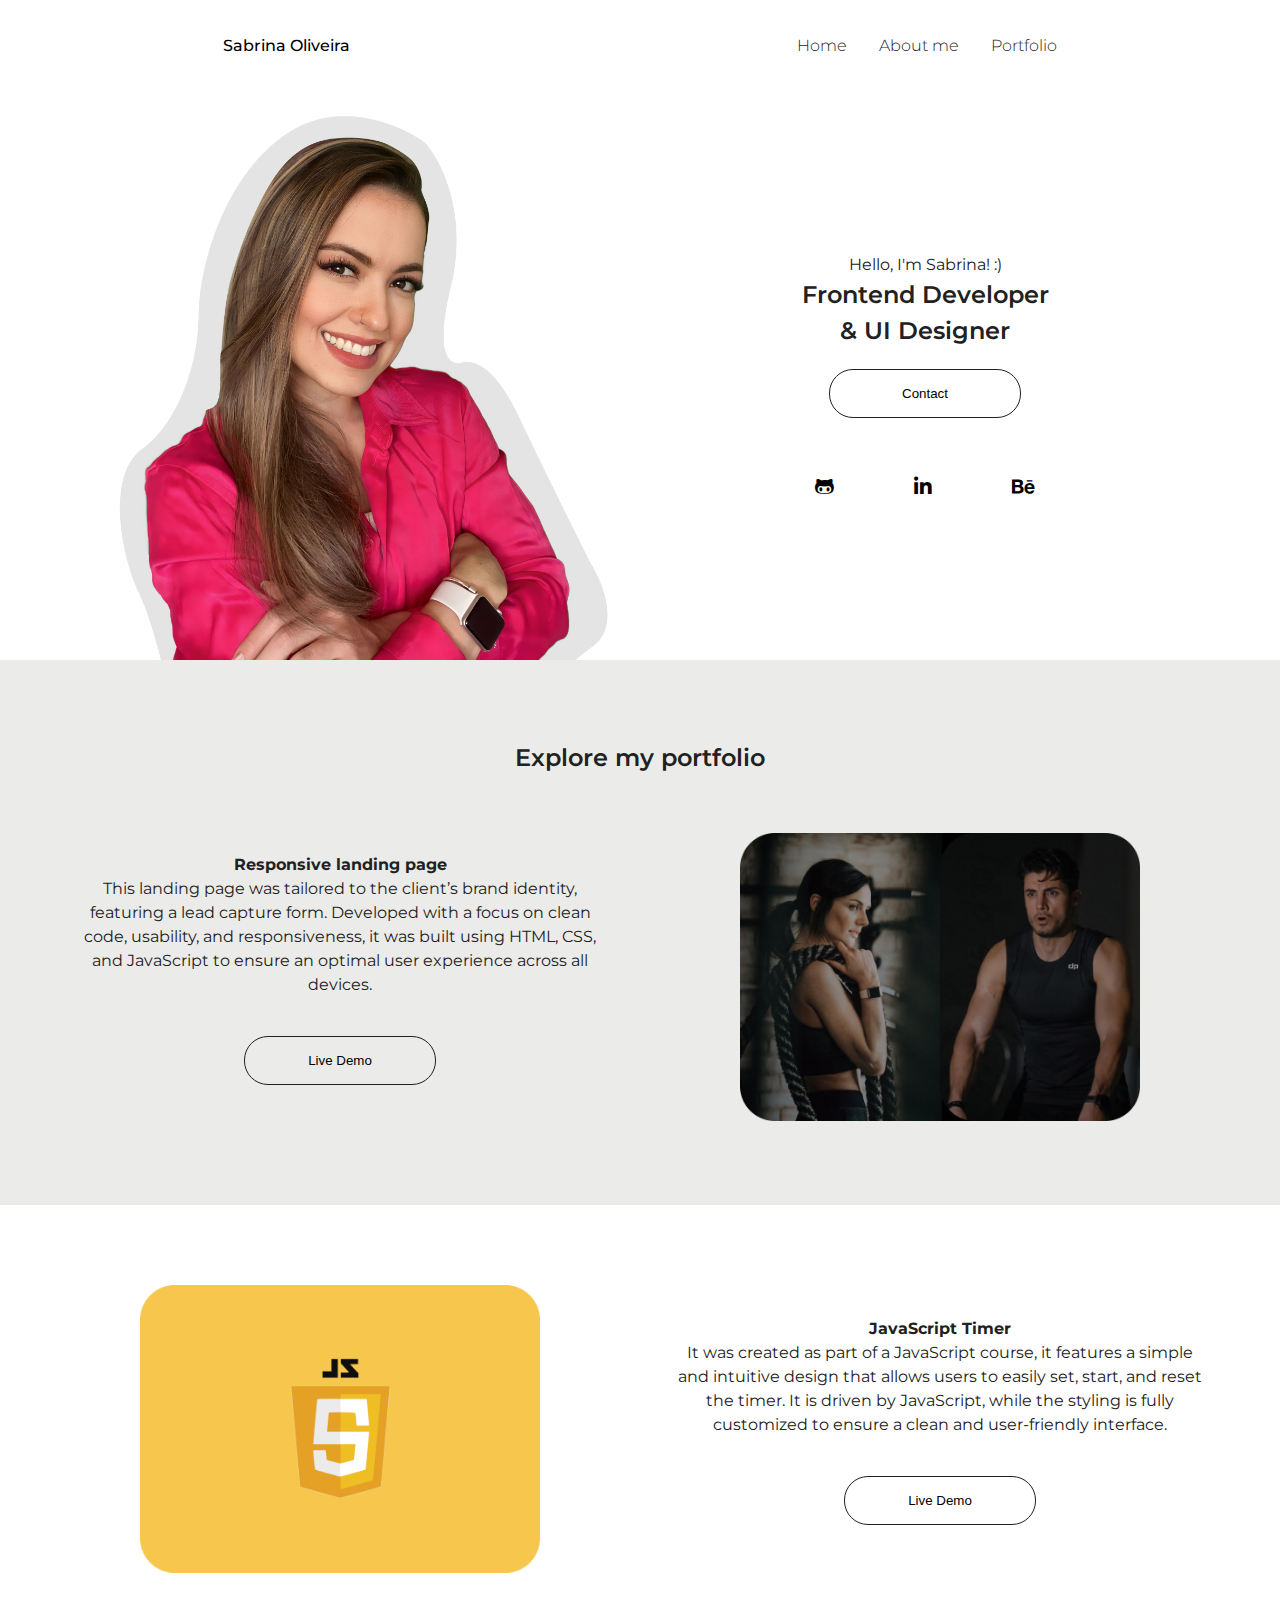
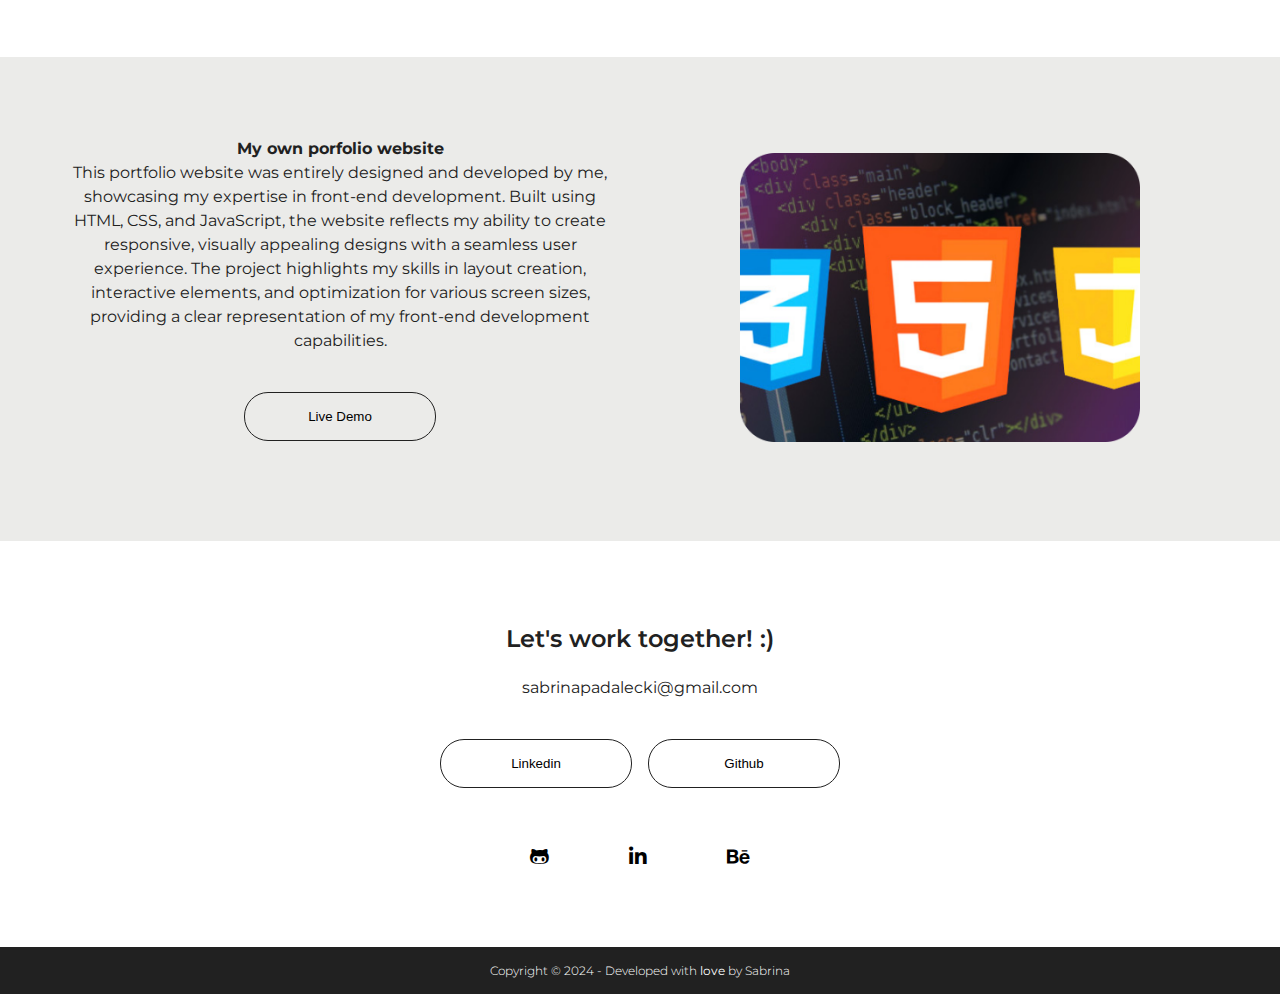
==== index.html @ 44f75a98 "Portfolio Version 1" ====
<!DOCTYPE html>
<html lang="en">
<head>
    <meta charset="UTF-8">
    <meta http-equiv="X-UA-Compatible" content="IE=edge">
    <meta name="viewport" content="width=device-width, initial-scale=1.0">
    <title>Sabrina Oliveira</title>

    <link rel="stylesheet" href="style.css">
    <link rel="stylesheet" href="mediaqueries.css">

    <!-- Google Fonts -->
    <link rel="preconnect" href="https://fonts.googleapis.com">
    <link rel="preconnect" href="https://fonts.gstatic.com" crossorigin>
    <link href="https://fonts.googleapis.com/css2?family=Montserrat:ital,wght@0,100..900;1,100..900&display=swap" rel="stylesheet">

    <!-- Font Awesome for icons -->
    <link href="https://cdnjs.cloudflare.com/ajax/libs/font-awesome/6.0.0-beta3/css/all.min.css" rel="stylesheet">
</head>



<body>
    <header>
    <nav id="desktop-nav">
        <div class="logo">Sabrina Oliveira</div>
        <div>
            <ul class="nav-links">
                <li><a href="index.html">Home</a></li>
                <li><a href="aboutme.html">About me</a></li>
                <li><a href="portfolio.html">Portfolio</a></li>
            </ul>
        </div>
    </nav>

    <nav id="hamburger-nav">
        <div class="logo">Sabrina Oliveira</div>
        <div class="hamburger-menu">
            <div class="hamburger-icon" onclick="toggleMenu()">
                <span></span>
                <span></span>
                <span></span>
            </div>
            <div class="menu-links">
                <li><a href="index.html" onclick="toggleMenu()">Home</a></li>
                <li><a href="aboutme.html" onclick="toggleMenu()">About me</a></li>
                <li><a href="portfolio.html" onclick="toggleMenu()">Portfolio</a></li>
            </div>
        </div>
    </nav>   
    </header>



    <section id="hero">
        <div class="hero-container-white">
            <div class="hero-content">
                
                <div class="hero-content-left">
                    <div class="hero-container-pic">
                        <img src="./assets/ProfilePic.jpg" alt="Sabrina Profile Picture">
                    </div>
                </div>

                <div class="hero-content-right">
                    <p>Hello, I'm Sabrina! :)</p>
                    <p class="subtitle">
                    Frontend Developer <br>
                    & UI Designer</p>
            
                    <div class="btn-container">
                    <button class="btn"onclick="location.href='#contact'">
                    Contact
                    </button>
                    </div>
                    <br>
                    <div class="social-container">
                    <i class="fa-brands fa-github-alt"></i>
                    <i class="fa-brands fa-linkedin-in"></i>
                    <i class="fa-brands fa-behance"></i>
                    </div>       
                </div>
                
            </div>
        </div>
    </section>

    <section id="portfolio">
        <div class="project-container-gray">

            <p class="subtitle">Explore my portfolio</p>
            <br>
            <br>
            <br>
            <div class="project-content">
                <div class="project-content-left">
                    <p><strong>Responsive landing page</strong><br>
                        This landing page was tailored to the client’s brand identity, featuring a lead capture form. Developed with a focus on clean code, usability, and responsiveness, it was built using HTML, CSS, and JavaScript to ensure an optimal user experience across all devices.

                    </p><br>
                    <div class="btn-container">
                        <button class="btn"onclick="window.open('https://landing-page-dp-psi.vercel.app/')">Live Demo</button>
                    </div>
                </div>

                <div class="project-content-right">
                    <div class="project-container-pic">
                        <img src="./assets/LandingPageDP.png" alt="Landing Page Deep Sthetics">
                    </div>        
                </div>
                </div>
            </div>
        </div>

        <div class="project-container-white">
            <div class="project-content">
                <div class="project-content-left">
                    <div class="project-container-pic">
                        <img src="./assets/JavaScriptTimer.png" alt="Landing Page Deep Sthetics">
                    </div>
                </div>

                <div class="project-content-right">
                    <p><strong>JavaScript Timer</strong><br>
                        It was created as part of a JavaScript course, it features a simple and intuitive design that allows users to easily set, start, and reset the timer. It is driven by JavaScript, while the styling is fully customized to ensure a clean and user-friendly interface.</p><br>
                        <div class="btn-container">
                            <button class="btn"onclick="window.open('https://timer-zeta-peach.vercel.app/')">Live Demo</button>
                        </div>      
                </div>
                </div>
            </div>
        </div>

        <div class="project-container-gray">
            <div class="project-content">
                <div class="project-content-left">
                    <p><strong>My own porfolio website</strong><br>
                        This portfolio website was entirely designed and developed by me, showcasing my expertise in front-end development. Built using HTML, CSS, and JavaScript, the website reflects my ability to create responsive, visually appealing designs with a seamless user experience. The project highlights my skills in layout creation, interactive elements, and optimization for various screen sizes, providing a clear representation of my front-end development capabilities.</p><br>
                    <div class="btn-container">
                        <button class="btn">Live Demo</button>
                    </div>
                </div>

                <div class="project-content-right">
                    <div class="project-container-pic">
                        <img src="./assets/MyOwnPortfolio.png" alt="Landing Page Deep Sthetics">
                    </div>        
                </div>
                </div>
            </div>
        </div>
    </section>

    <section id="contact">
        <div class="contact-container-white">
            <p class="subtitle">Let's work together! :)</p>
            <br>
            <p>sabrinapadalecki@gmail.com</p>
            <br>
            <div class="btn-container">
                <button class="btn" onclick="window.open('https://www.linkedin.com/in/sabrina-oliveira-a64b6391/')">
                    Linkedin
                </button>
                <button class="btn" onclick="window.open('https://github.com/imsabrinna')">
                    Github
                </button>
                </div>
                <br>
                <div class="social-container">
                <i class="fa-brands fa-github-alt" onclick="window.open('https://github.com/imsabrinna')"></i>
                <i class="fa-brands fa-linkedin-in" onclick="window.open('https://www.linkedin.com/in/sabrina-oliveira-a64b6391/')"></i>
                <i class="fa-brands fa-behance" onclick="window.open('https://www.behance.net/imsabrinna')"></i>
                </div>
        </div>
    </section>






    <footer>
        <div class="footer-container">
        <h6 class="footer-sign"> Copyright © 2024  -  Developed with <strong>love</strong> by Sabrina</h6>
        </div>
    </footer>

    <script src="script.js"></script>
</body>
</html>
---- style.css ----
* {
    margin: 0;
    padding: 0;
}

/* Global Styles */
:root {
    /* Colors */
    --primary-color: #212121;
    --secondary-color: #747474;
    --highlight-color: #83D89B;
    --background-color: #ffffff;
    --background-secondary-color: #EBEBE9;

    /* Fonts */
    --font-family: 'Poppins', sans-serif;
    --font-size-small: 12px;
    --font-size-base: 16px;
    --font-size-medium: 20px;
    --font-size-big: 36px;
    --font-size-title: 24px;
    --font-size-large: 3.5rem;


    /* Grid */
    --container-width: 1140px;
}


body {
    font-family:"Montserrat", sans-serif;
}

html {
    scroll-behavior: smooth;
}

p {
    color: var(--primary-color);
    font-size: var(--font-size-base);
    line-height: 24px;
}

/* Transition */

a, .btn {
    transition: all 300ms ease;
}

.subtitle {
    font-size: var(--font-size-title);
    font-weight: 600;
    line-height: 36px;
}





/* Header - Desktop Nav*/

nav, .nav-links {
    display: flex;
}

nav {
    justify-content: space-around;
    align-items: center;
    height: 10vh;
}

.nav-logo img {
    max-height: 50px;
}

.nav-links {
    gap: 2rem;
    list-style: none;
    font-size: var(--font-size-base);
    font-weight: 300;
}

a {
    color: var(--primary-color);
    text-decoration: underline;
    text-underline-offset: 1rem;
    text-decoration-color: var(--background-color);
}

a:hover {
    color: var(--primary-color);
    text-decoration: underline;
    text-underline-offset: 1rem;
    text-decoration-color: var(--secondary-color);
    text-decoration-thickness: 1px;
}

.logo {
    font-size: var(--font-size-base);
    font-weight: 500;
}

.logo {
    cursor: default;  
}

.nav-icons {
    display: flex;
    gap: 24px;
}

.nav-icons i {
    font-size: 1rem;
    color: var(--primary-color);
    cursor: pointer;
    transition: color 0.3s ease;
}

.nav-icons i:hover {
    color: var(--secondary-color);
}

/* Hamburger Menu */

#hamburger-nav {
    display: none;
}

.hamburger-menu {
    position: relative;
    display: inline-block;
}

.hamburger-icon {
    display: flex;
    flex-direction: column;
    justify-content: space-between;
    height: 24px;
    width: 30px;
    cursor: pointer;
}

.hamburger-icon span {
    width: 100%;
    height: 2px;
    background-color:var(--primary-color);
    transition: all 0.3 ease-in-out;
}

.menu-links {
    position: absolute;
    top: 100%;
    left: 0; /* Alinhar ao início da tela */
    right: 0; /* Ocupa toda a largura */
    width: 100%; /* Garantir largura total */
    right: 0;
    background-color: white;
    width: fit-content;
    max-height: 0;
    overflow: hidden;
    transition: all 0.3 ease-in-out;
    text-align: center; /* Centraliza os links */
    padding: 0; /* Remover espaçamento interno */
}

.menu-links a{
    display: block;
    padding: 10px;
    padding: 10px 0; /* Espaçamento vertical consistente */
    text-align: center;
    font-size: var(--font-size-base);
    color: var(--primary-color);
    text-decoration: none;
    transition: all 0.3 ease-in-out;

}

.menu-links li{
    list-style: none;
    width: 100%; /* Garante que cada item ocupa a largura total */
}

.menu-links.open {
    max-height: 300px;
}

.hamburger-icon.open span:first-child{
    transform: rotate(45deg) translate(10px, 5px);
}

.hamburger-icon.open span:nth-child(2){
    opacity: 0;
}

.hamburger-icon.open span:last-child{
    transform: rotate(-45deg) translate(10px, -5px);
}

.hamburger-icon span:first-child {
    transform: none;
}

.hamburger-icon span:first-child {
    opacity: 1;
}

.hamburger-icon span:first-child {
    transform: none;
}


@media screen and (max-width: 1200px) {
    #desktop-nav {
        display: none;
    }
    #hamburger-nav {
        display: flex;
    }
}


/* Section Hero */

.hero-container-white {
    background-color: var(--background-color);
    width: 100%;
    display: flex;
    justify-content: center;
    overflow: hidden;
    margin-bottom: 0px;
}

.hero-content {
    display: flex;
    justify-content: center;
    max-width: var(--container-width);
    width: 100%;
    box-sizing: border-box;
}

.hero-content-left,
.hero-content-right {
    width: 50%;
    justify-content: center;
    align-content: center;
    text-align: center;
}

.hero-container-pic {
    width: 100%;
    max-width: 600px;
    height: auto; 
    margin: 0 auto; 
    overflow: hidden;
    border-radius: 10px;
    line-height: 0;
}

.hero-container-pic img {
    width: 100%;
    height: auto;
    object-fit: cover;
}

.social-container {
    display: flex; 
    gap: 40px; 
    font-size: var(--font-size-medium);
    max-width: 100%;
    justify-content: center;
}

.facebook-icon {
    padding: 2px;
}

.instagram-icon {
    font-size: 28px;
}

.social-container {
    gap: 80px;
    padding-top: 20px;
}

.social-container i{
    cursor: pointer;
}


@media (max-width: 1200px) {
    /* Ambos os containers viram coluna */
    .hero-content {
        flex-direction: column;
        gap: 40px;
    }

    .hero-container-white .project-content {
        flex-direction: column;
    }

    .hero-container-white {
        padding-top: 0px;
        padding-bottom: 80px;
    }

    .hero-content-left,
    .hero-content-right {
        width: 100%;
    }

    .hero-container-pic {
        border-radius: 100%;
    }
}






/* Projects */
.project-container-gray {
    background-color: var(--background-secondary-color);
    width: 100%;
    display: flex;
    justify-content: center;
    flex-direction: column;
    text-align: center;
    align-items: center;
    padding-top: 80px;
    padding-bottom: 80px;
    overflow: hidden;
}

.project-container-white {
    background-color: var(--background-color);
    width: 100%;
    display: flex;
    justify-content: center;
    flex-direction: column;
    text-align: center;
    align-items: center;
    padding-top: 80px;
    padding-bottom: 80px;
    overflow: hidden;
}

.project-content {
    display: flex;
    justify-content: center;
    max-width: var(--container-width);
    width: 100%;
    gap: 60px;
    box-sizing: border-box;
}

.project-content-left,
.project-content-right {
    width: 50%;
    justify-content: center;
    align-content: center;
    text-align: center;
}

.project-container-pic {
    width: 100%;
    max-width: 400px; /* Largura máxima da imagem */
    height: auto; /* Altura ajustável */
    margin: 0 auto; /* Centraliza o container dentro do lado esquerdo */
    overflow: hidden; /* Garante que a imagem não escape do container */
    border-radius: 10px; /* Bordas arredondadas */
}

.project-container-pic img {
    width: 100%;
    height: auto;
    object-fit: cover;
}


@media (max-width: 1200px) {
    /* Ambos os containers viram coluna */
    .project-content {
        flex-direction: column;
        gap: 20px;
        padding: 24px;
    }

    /* Inverter ordem no container gray */
    .project-container-gray .project-content {
        flex-direction: column-reverse;
    }

    /* Manter fluxo natural no container white */
    .project-container-white .project-content {
        flex-direction: column;
    }

    .project-container-gray,
    .project-container-white {
        padding-top: 50px;
        padding-bottom: 50px;
    }

    /* Ajustar larguras para ocupar 100% */
    .project-content-left,
    .project-content-right {
        width: 100%;
    }
}





/* Contact me */

.contact-container-white {
    background-color: var(--background-color);
    width: 100%;
    display: flex;
    justify-content: center;
    flex-direction: column;
    text-align: center;
    align-items: center;
    padding-top: 80px;
    padding-bottom: 80px;
    overflow: hidden;
}

@media (max-width: 1200px) {

    .contact-container-white .project-content {
        flex-direction: column;
    }

    .project-container-gray,
    .project-container-white {
        padding-top: 50px;
        padding-bottom: 50px;
    }

    /* Ajustar larguras para ocupar 100% */
    .project-content-left,
    .project-content-right {
        width: 100%;
    }
}




/* Buttons */

.btn-container {
    display: flex;
    justify-content: center;
    align-items: center;
    gap: 1rem;
    padding: 20px;
}

.btn {
    font-weight: 100;
    transition: all 300ms ease;
    width: 12rem;
    border-radius: 24px;
    padding: 16px 24px;
    border: solid 1px var(--primary-color);
    background: none;
}

.btn:hover { 
    background-color: var(--primary-color);
    color: var(--background-color);
    cursor: pointer;
}

@media (max-width: 1200px) {
    .btn-container {
        flex-direction: column;
        gap: 20px;
        padding: 24px;
    }
}





/* Footer */
footer {
    background-color: var(--primary-color);
    color: var(--background-color);
    text-align: center; /* Centraliza o texto */
    width: 100%;
    margin-top: auto;
}

.footer-container {
    max-width: var(--container-width);
    width: 100%;
    margin: 0 auto; 
    padding: 16px 0px;
}

.footer-sign {
    font-size: var(--font-size-small);
    font-weight: 300;
    margin: 0 auto;
}

/* .footer-sign strong {
    color: var(--highlight-color);
} */










/* About me */

.aboutme-content {
    display: flex;
    justify-content: center;
    flex-direction: column;
    /* padding: 0px 16rem; */
    text-align: justify;
    max-width: var(--container-width);
    box-sizing: border-box;
}

.icons-container {
    display: flex; 
    gap: 40px; 
    font-size: var(--font-size-big);
    max-width: 100%;
    justify-content: center;
    padding: 40px;
}

@media (max-width: 1200px) {
    .aboutme-content {
        flex-direction: column;
        gap: 20px;
        padding: 0 40px;
        width: 100%;
    }

    .icons-container {
        flex-wrap: wrap;
        padding: 40px 0 40px 0;
    }
}
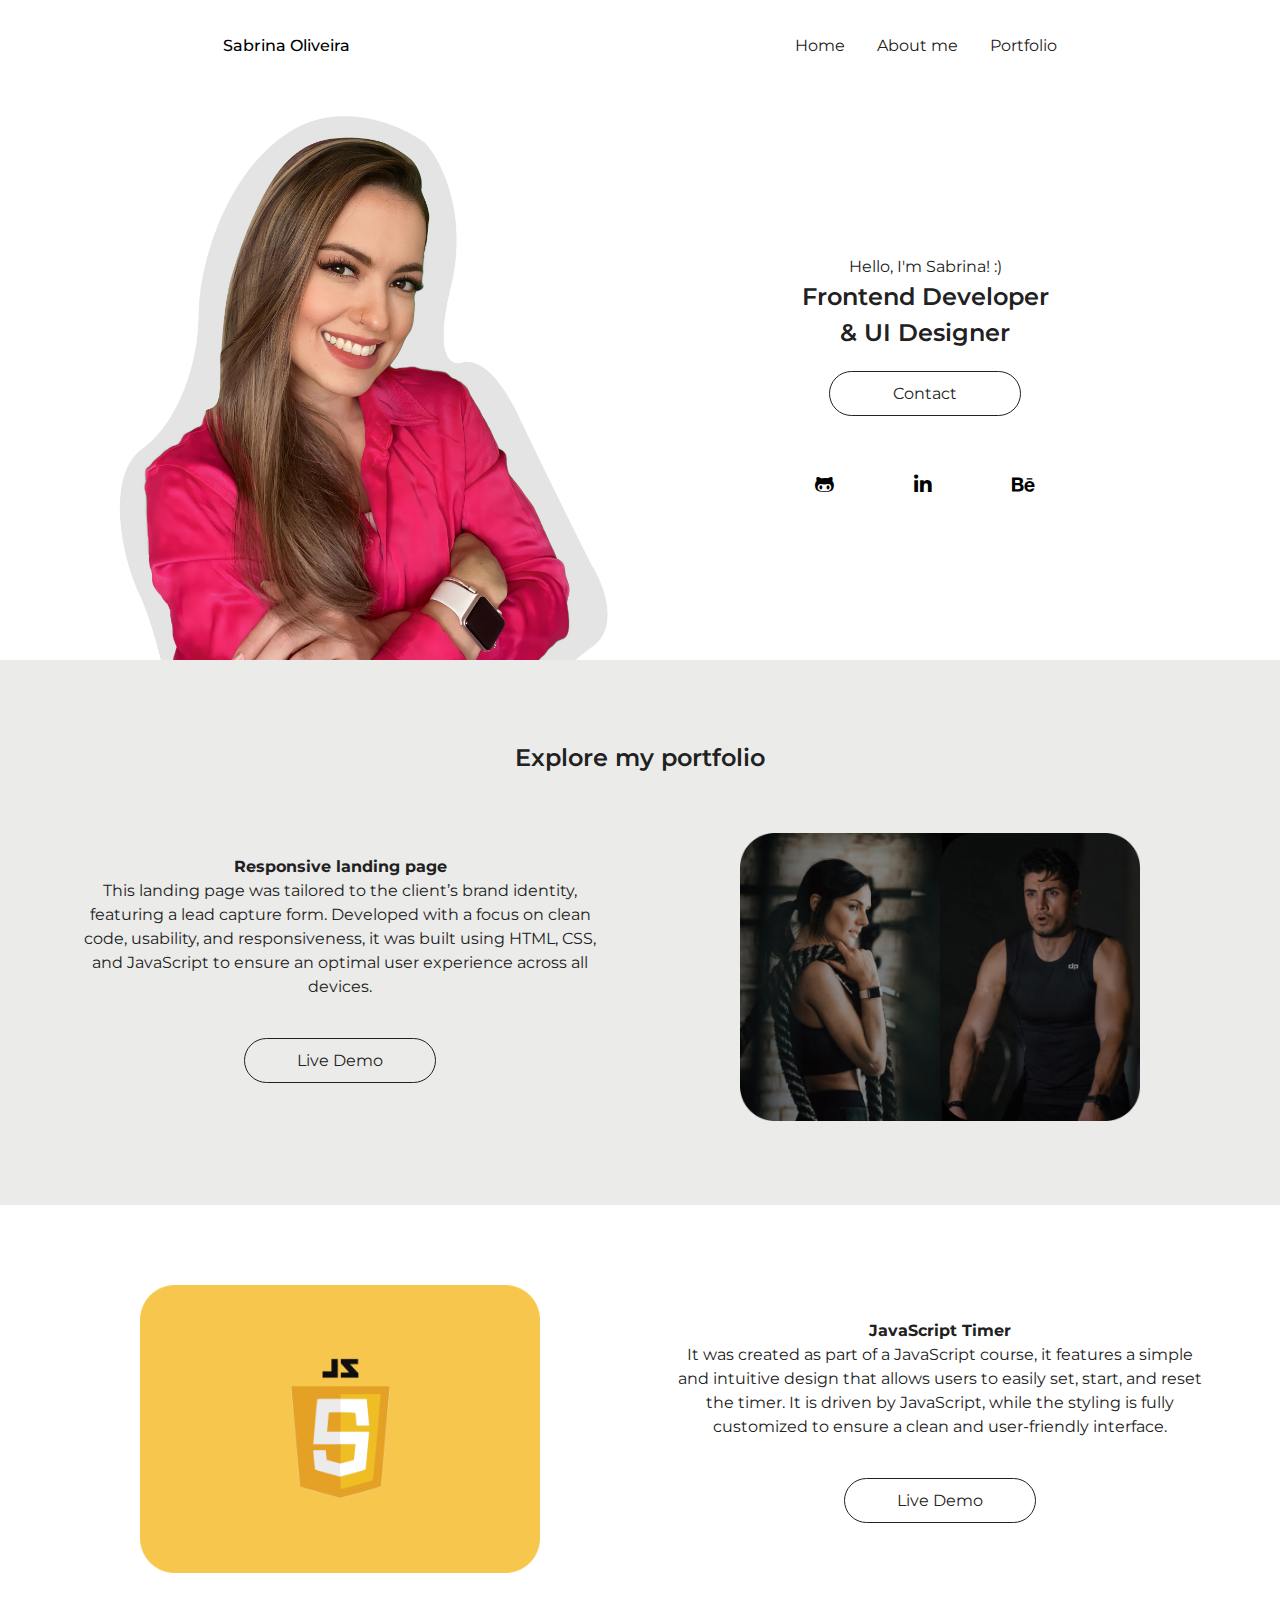
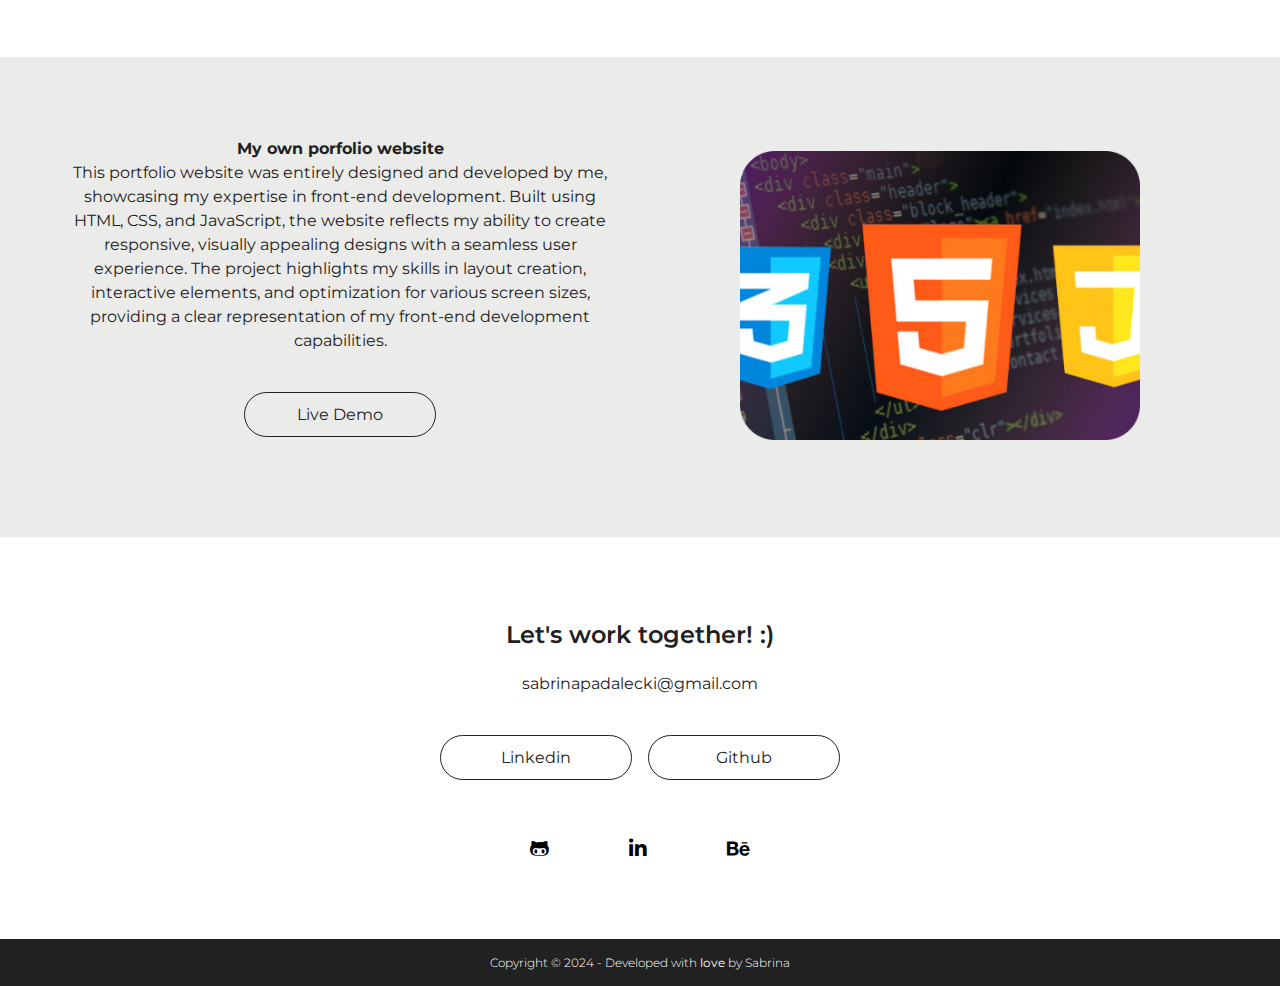
==== commit b46f58c1: "Version Att 1.4" ====
--- a/index.html
+++ b/index.html
@@ -75,10 +75,10 @@
                     </div>
                     <br>
                     <div class="social-container">
-                    <i class="fa-brands fa-github-alt"></i>
-                    <i class="fa-brands fa-linkedin-in"></i>
-                    <i class="fa-brands fa-behance"></i>
-                    </div>       
+                        <i class="fa-brands fa-github-alt" onclick="window.open('https://github.com/imsabrinna')"></i>
+                        <i class="fa-brands fa-linkedin-in" onclick="window.open('https://www.linkedin.com/in/sabrina-oliveira-a64b6391/')"></i>
+                        <i class="fa-brands fa-behance" onclick="window.open('https://www.behance.net/imsabrinna')"></i>
+                        </div>      
                 </div>
                 
             </div>
--- a/style.css
+++ b/style.css
@@ -13,7 +13,7 @@
     --background-secondary-color: #EBEBE9;
 
     /* Fonts */
-    --font-family: 'Poppins', sans-serif;
+    --font-family: 'Montserrat', sans-serif;
     --font-size-small: 12px;
     --font-size-base: 16px;
     --font-size-medium: 20px;
@@ -53,6 +53,17 @@
     line-height: 36px;
 }
 
+@media (max-width: 1200px) {
+    a.btn {
+        color: var(--primary-color); /* Altere para a cor que você deseja */
+        text-decoration: none; /* Garantir que a decoração de link não apareça */
+    }
+
+    .btn {
+        color: var(--primary-color); /* Corrigir cor no mobile */
+    }
+}
+
 
 
 
@@ -77,7 +88,7 @@
     gap: 2rem;
     list-style: none;
     font-size: var(--font-size-base);
-    font-weight: 300;
+    font-weight: 400;
 }
 
 a {
@@ -462,13 +473,17 @@
 }
 
 .btn {
-    font-weight: 100;
+    font-family: var(--font-family); 
+    font-size: var(--font-size-base);
+    font-weight: 400; 
     transition: all 300ms ease;
     width: 12rem;
-    border-radius: 24px;
-    padding: 16px 24px;
+    border-radius: 30px;
+    padding: 12px 24px;
     border: solid 1px var(--primary-color);
     background: none;
+    color: var(--primary-color); 
+    text-decoration: none; 
 }
 
 .btn:hover { 
@@ -482,6 +497,11 @@
         flex-direction: column;
         gap: 20px;
         padding: 24px;
+    }
+
+    .btn {
+        color: var(--primary-color); 
+        font-size: var(--font-size-base); 
     }
 }
 
